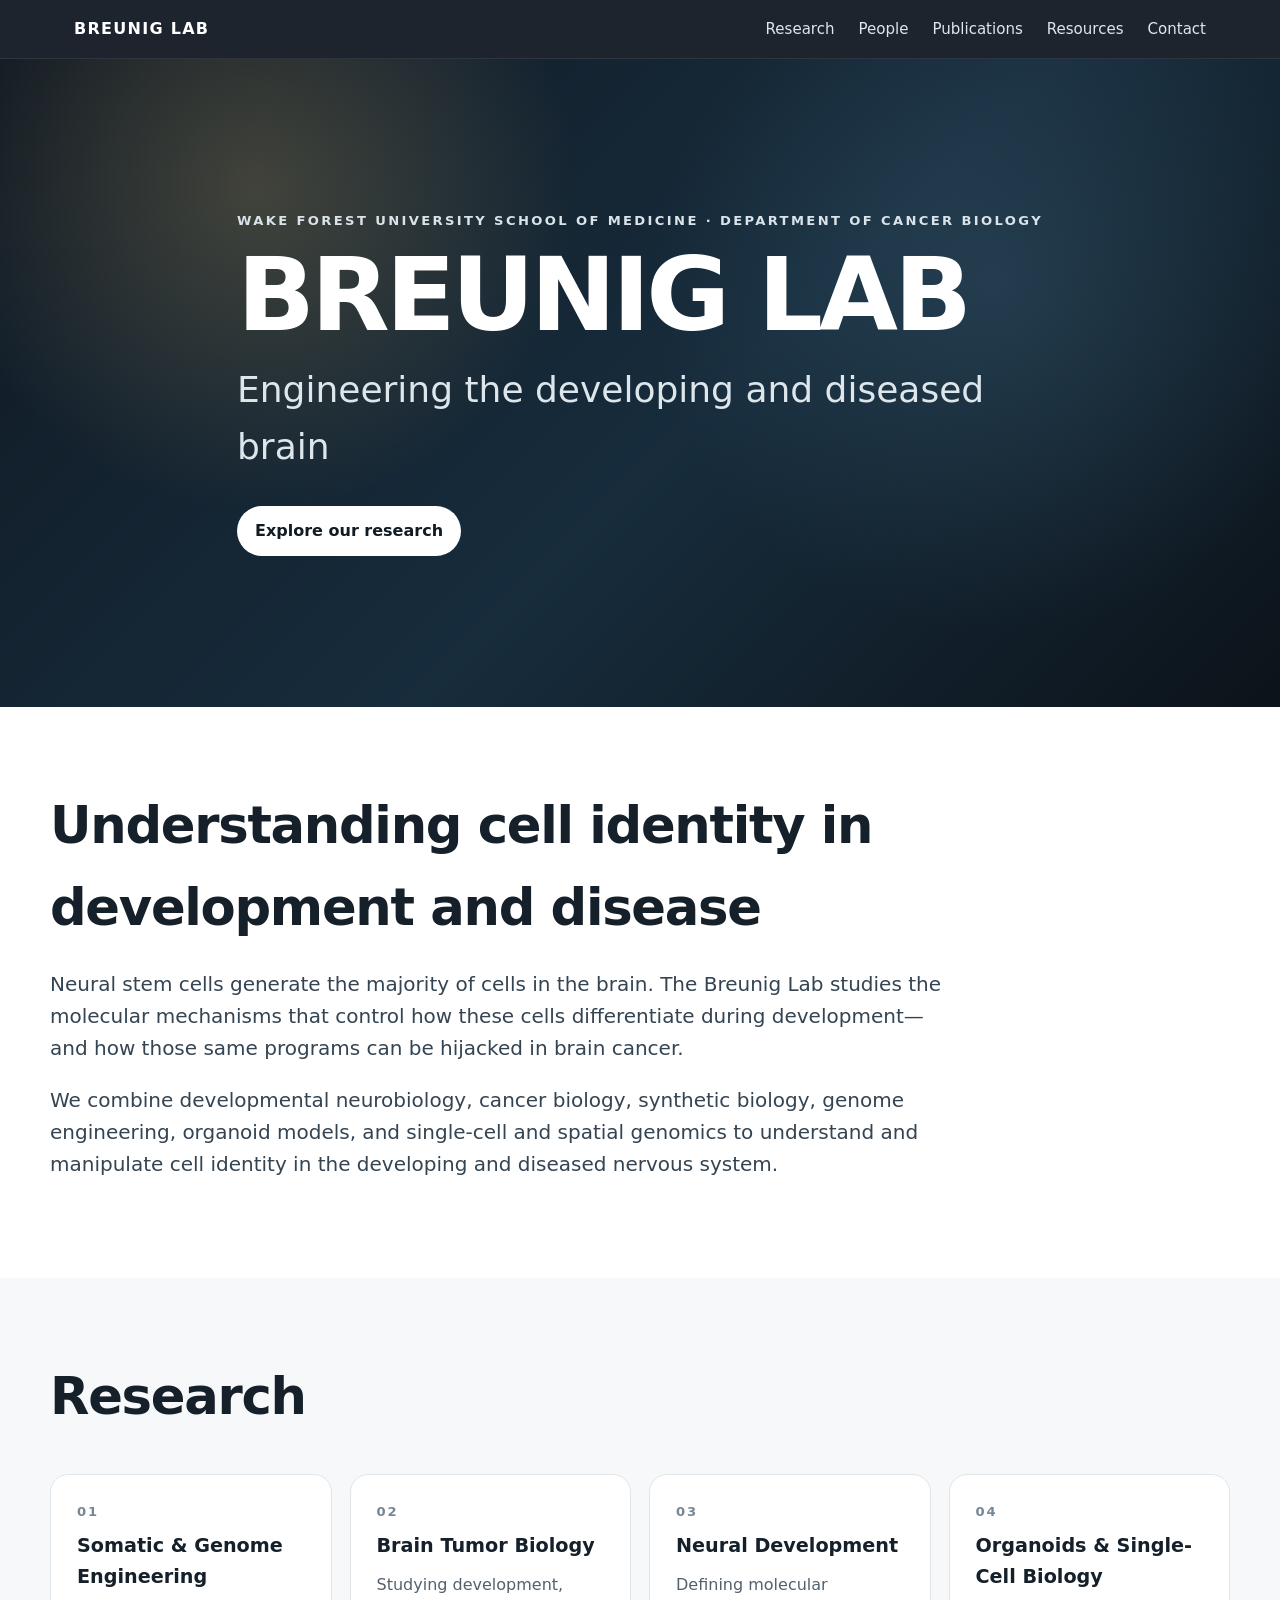
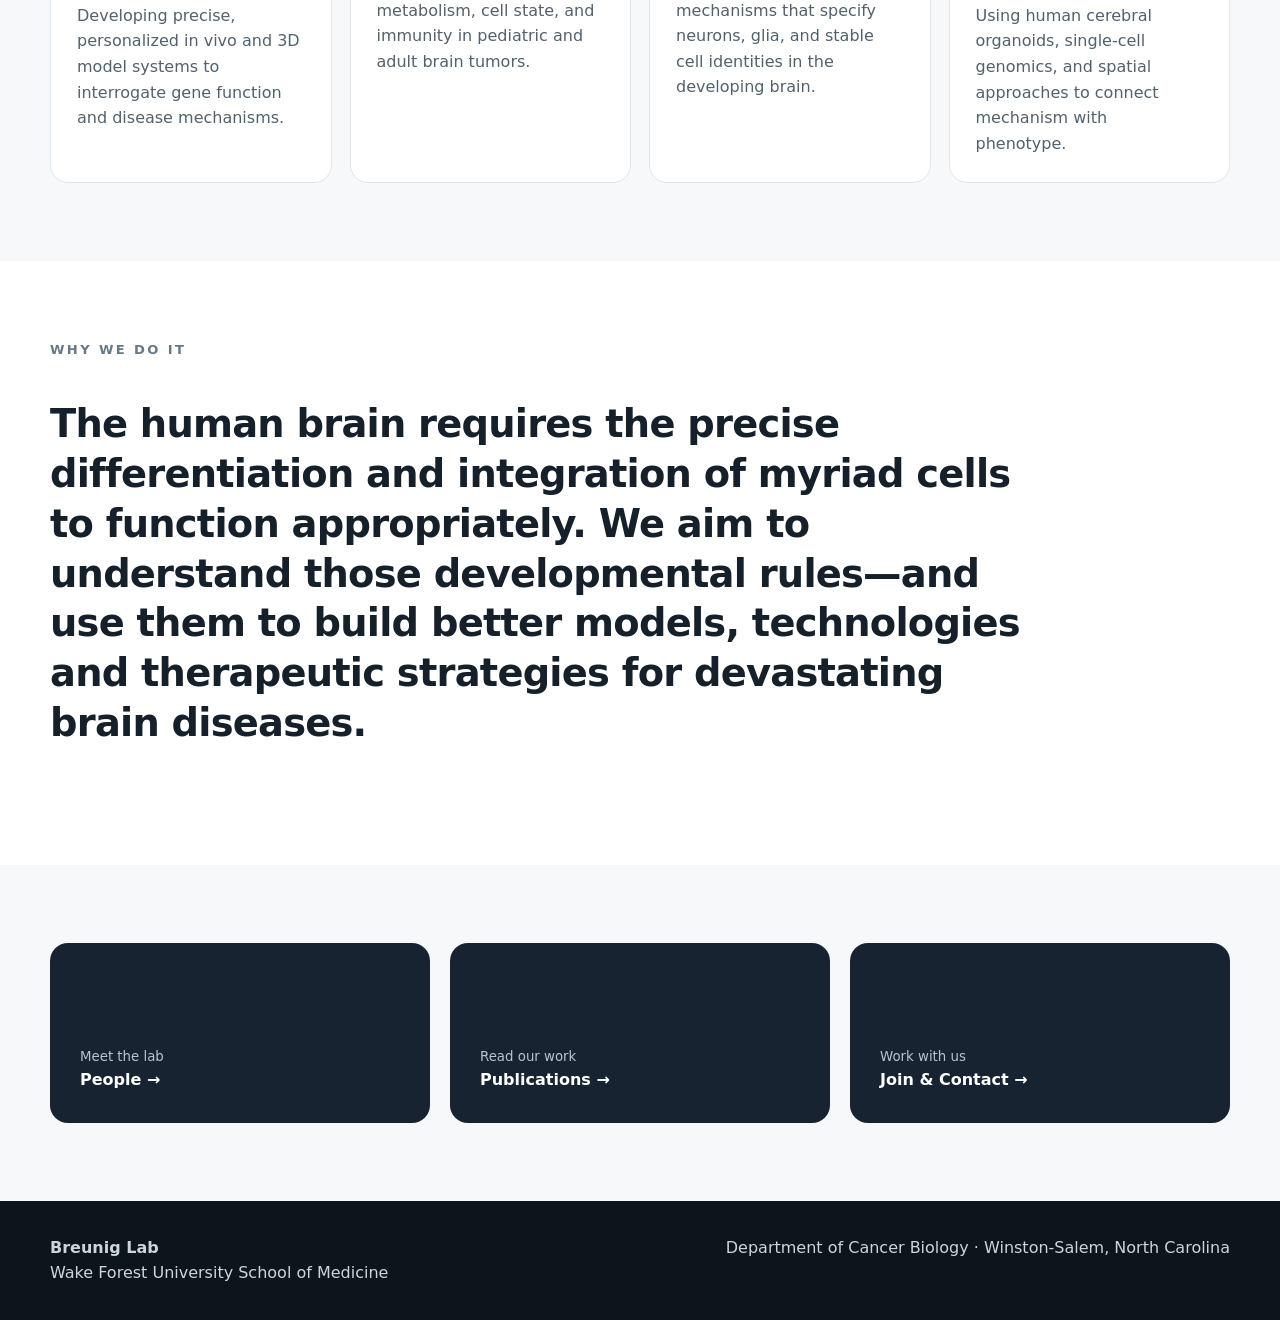
==== index.html @ 1ff1b29e "Add homepage" ====
<!doctype html><html lang="en"><head><meta charset="utf-8"><meta name="viewport" content="width=device-width,initial-scale=1"><title>Breunig Lab | Wake Forest University School of Medicine</title><meta name="description" content="The Breunig Lab studies neural development, brain tumors, genome engineering, organoids, and single-cell biology."><link rel="stylesheet" href="styles.css"></head><body><nav class="nav"><div class="nav-inner"><a class="brand" href="index.html">BREUNIG LAB</a><div class="nav-links"><a href="#research">Research</a><a href="people.html">People</a><a href="publications.html">Publications</a><a href="resources.html">Resources</a><a href="contact.html">Contact</a></div></div></nav><header class="hero"><div class="hero-inner"><div class="eyebrow">Wake Forest University School of Medicine · Department of Cancer Biology</div><h1>BREUNIG LAB</h1><h2>Engineering the developing and diseased brain</h2><a class="button" href="#research">Explore our research</a></div></header><section class="section"><div class="wrap"><h2>Understanding cell identity in development and disease</h2><p class="lead">Neural stem cells generate the majority of cells in the brain. The Breunig Lab studies the molecular mechanisms that control how these cells differentiate during development—and how those same programs can be hijacked in brain cancer.</p><p class="lead">We combine developmental neurobiology, cancer biology, synthetic biology, genome engineering, organoid models, and single-cell and spatial genomics to understand and manipulate cell identity in the developing and diseased nervous system.</p></div></section><section class="section alt" id="research"><div class="wrap"><h2>Research</h2><div class="grid"><article class="card"><div class="num">01</div><h3>Somatic &amp; Genome Engineering</h3><p>Developing precise, personalized in vivo and 3D model systems to interrogate gene function and disease mechanisms.</p></article><article class="card"><div class="num">02</div><h3>Brain Tumor Biology</h3><p>Studying development, metabolism, cell state, and immunity in pediatric and adult brain tumors.</p></article><article class="card"><div class="num">03</div><h3>Neural Development</h3><p>Defining molecular mechanisms that specify neurons, glia, and stable cell identities in the developing brain.</p></article><article class="card"><div class="num">04</div><h3>Organoids &amp; Single-Cell Biology</h3><p>Using human cerebral organoids, single-cell genomics, and spatial approaches to connect mechanism with phenotype.</p></article></div></div></section><section class="section"><div class="wrap"><div class="eyebrow" style="color:#667985">Why we do it</div><p class="statement">The human brain requires the precise differentiation and integration of myriad cells to function appropriately. We aim to understand those developmental rules—and use them to build better models, technologies and therapeutic strategies for devastating brain diseases.</p></div></section><section class="section alt"><div class="wrap"><div class="linkcards"><a class="linkcard" href="people.html"><small>Meet the lab</small><strong>People →</strong></a><a class="linkcard" href="publications.html"><small>Read our work</small><strong>Publications →</strong></a><a class="linkcard" href="contact.html"><small>Work with us</small><strong>Join &amp; Contact →</strong></a></div></div></section><footer class="footer"><div class="wrap"><div><strong>Breunig Lab</strong><br>Wake Forest University School of Medicine</div><div>Department of Cancer Biology · Winston-Salem, North Carolina</div></div></footer></body></html>
---- styles.css ----
:root{--bg:#0f1720;--panel:#172330;--ink:#eef3f6;--muted:#aebbc5;--accent:#d7b46a;--light:#f7f8f9;--dark:#15202a;--line:#dfe5e9}*{box-sizing:border-box}html{scroll-behavior:smooth}body{margin:0;font-family:Inter,ui-sans-serif,system-ui,-apple-system,BlinkMacSystemFont,"Segoe UI",sans-serif;color:var(--dark);background:white;line-height:1.6}a{color:inherit}.nav{position:sticky;top:0;z-index:20;background:rgba(15,23,32,.94);backdrop-filter:blur(12px);color:white;border-bottom:1px solid rgba(255,255,255,.08)}.nav-inner{max-width:1180px;margin:auto;padding:16px 24px;display:flex;align-items:center;justify-content:space-between;gap:24px}.brand{text-decoration:none;font-weight:800;letter-spacing:.08em}.nav-links{display:flex;gap:24px;flex-wrap:wrap}.nav-links a{text-decoration:none;font-size:.94rem;color:#dfe7ec}.nav-links a:hover{color:white}.hero{min-height:72vh;display:flex;align-items:center;color:white;background:radial-gradient(circle at 20% 20%,rgba(215,180,106,.24),transparent 28%),radial-gradient(circle at 78% 35%,rgba(78,126,153,.25),transparent 32%),linear-gradient(135deg,#101923 0%,#172c3c 55%,#0c131a 100%)}.hero-inner{max-width:1180px;margin:auto;padding:96px 24px}.eyebrow{text-transform:uppercase;letter-spacing:.18em;font-weight:700;font-size:.82rem;color:#d9e3e9;margin-bottom:18px}.hero h1{font-size:clamp(3.2rem,8vw,6.5rem);line-height:.9;margin:0 0 20px;letter-spacing:-.04em}.hero h2{font-weight:500;font-size:clamp(1.4rem,3vw,2.25rem);max-width:760px;margin:0 0 30px;color:#dce6eb}.button{display:inline-block;padding:12px 18px;border-radius:999px;background:white;color:#111b24;text-decoration:none;font-weight:700}.section{padding:78px 24px}.section.alt{background:var(--light)}.wrap{max-width:1180px;margin:auto}.lead{font-size:1.25rem;max-width:900px;color:#344452}.section h2{font-size:clamp(2rem,4vw,3.2rem);margin:0 0 18px;letter-spacing:-.025em}.grid{display:grid;grid-template-columns:repeat(4,1fr);gap:18px;margin-top:36px}.card{border:1px solid var(--line);border-radius:18px;padding:26px;background:white}.card .num{font-size:.82rem;letter-spacing:.14em;font-weight:800;color:#778894}.card h3{margin:9px 0 10px;font-size:1.2rem}.card p{margin:0;color:#52616d}.statement{font-size:clamp(1.7rem,3vw,2.7rem);line-height:1.3;max-width:980px;font-weight:650;letter-spacing:-.02em}.linkcards{display:grid;grid-template-columns:repeat(3,1fr);gap:20px}.linkcard{padding:30px;border-radius:18px;background:var(--panel);color:white;text-decoration:none;min-height:180px;display:flex;flex-direction:column;justify-content:flex-end}.linkcard small{color:#b8c5ce}.page-hero{background:var(--bg);color:white;padding:80px 24px}.page-hero .wrap{max-width:1000px}.page-hero h1{font-size:clamp(2.8rem,6vw,5rem);margin:0}.content{max-width:1000px;margin:auto;padding:64px 24px}.content h2{margin-top:42px}.person{padding:24px 0;border-bottom:1px solid var(--line)}.person h3{margin-bottom:4px}.muted{color:#677784}.footer{background:#0d151c;color:#cbd6dc;padding:34px 24px}.footer .wrap{display:flex;justify-content:space-between;gap:20px;flex-wrap:wrap}@media(max-width:900px){.grid{grid-template-columns:repeat(2,1fr)}.linkcards{grid-template-columns:1fr}.nav-inner{align-items:flex-start}.nav-links{gap:14px}}@media(max-width:600px){.grid{grid-template-columns:1fr}.nav-inner{flex-direction:column}.hero-inner{padding-top:72px;padding-bottom:72px}}
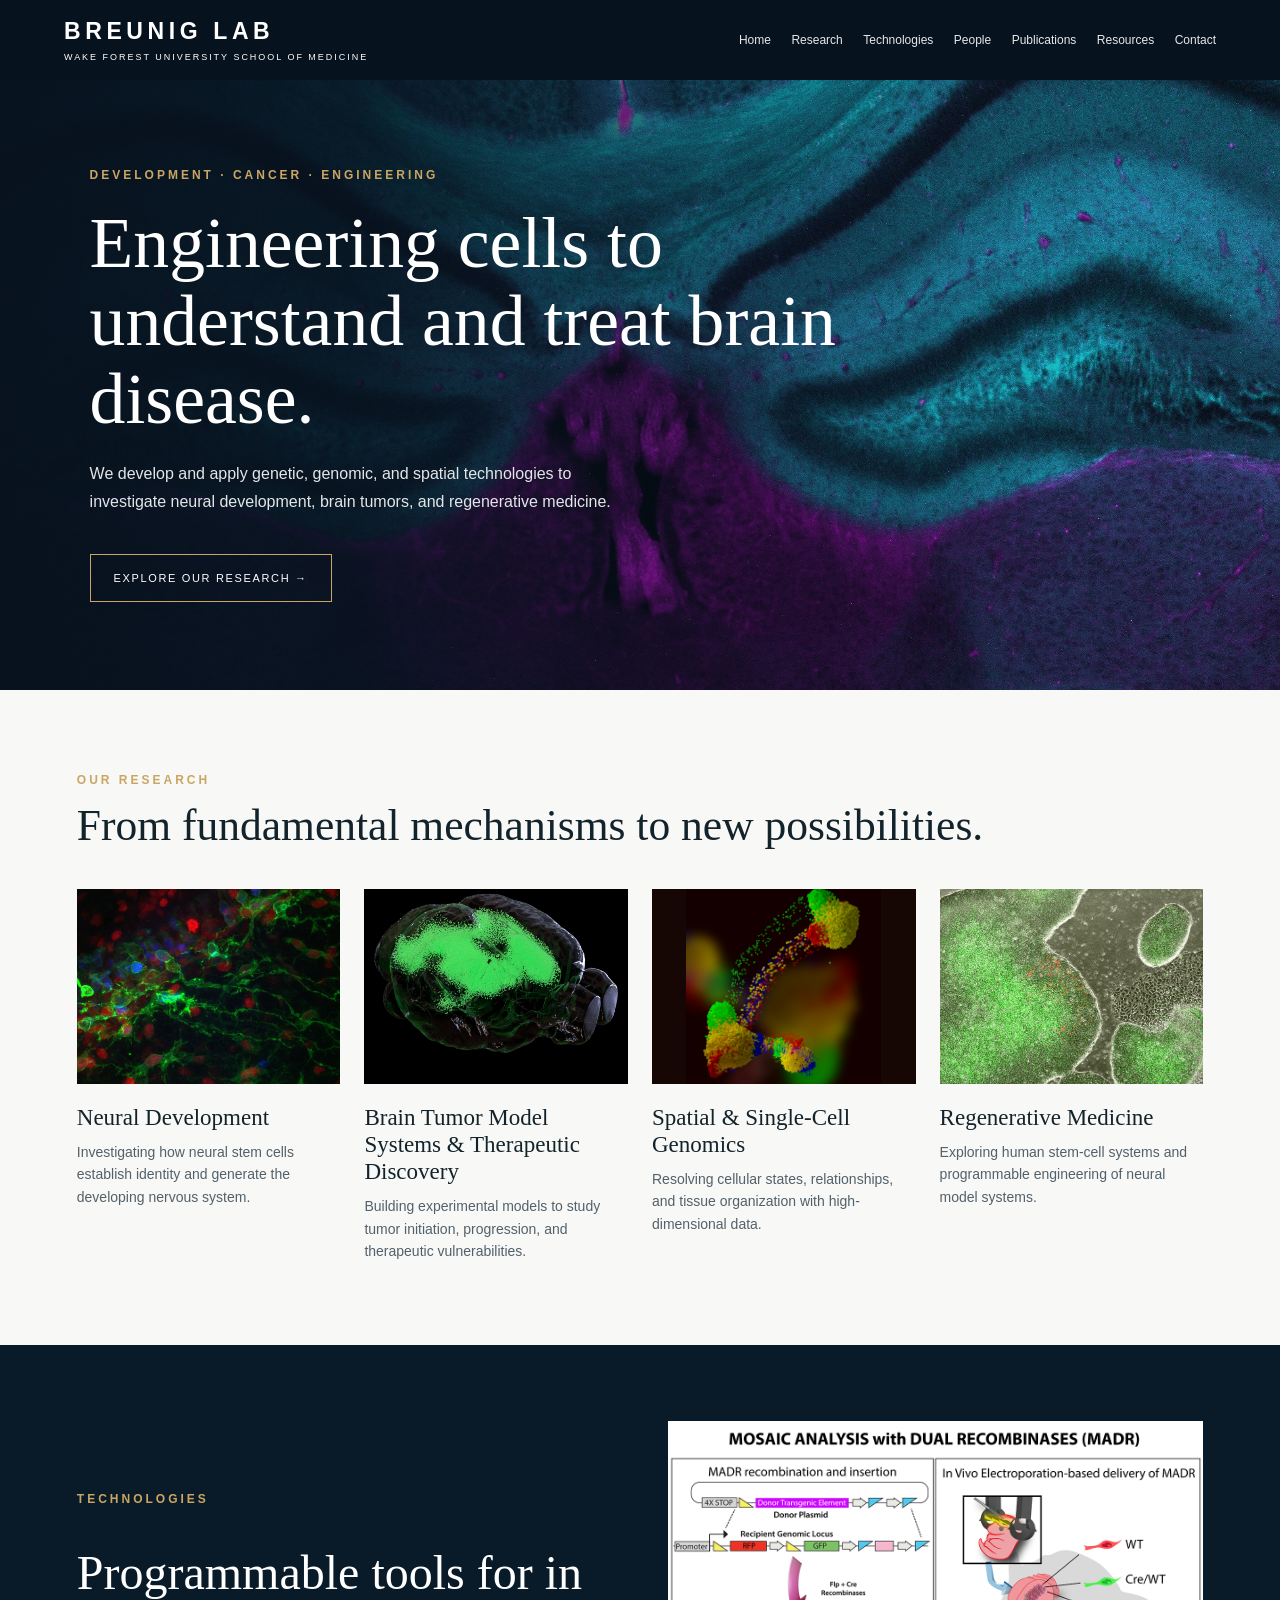
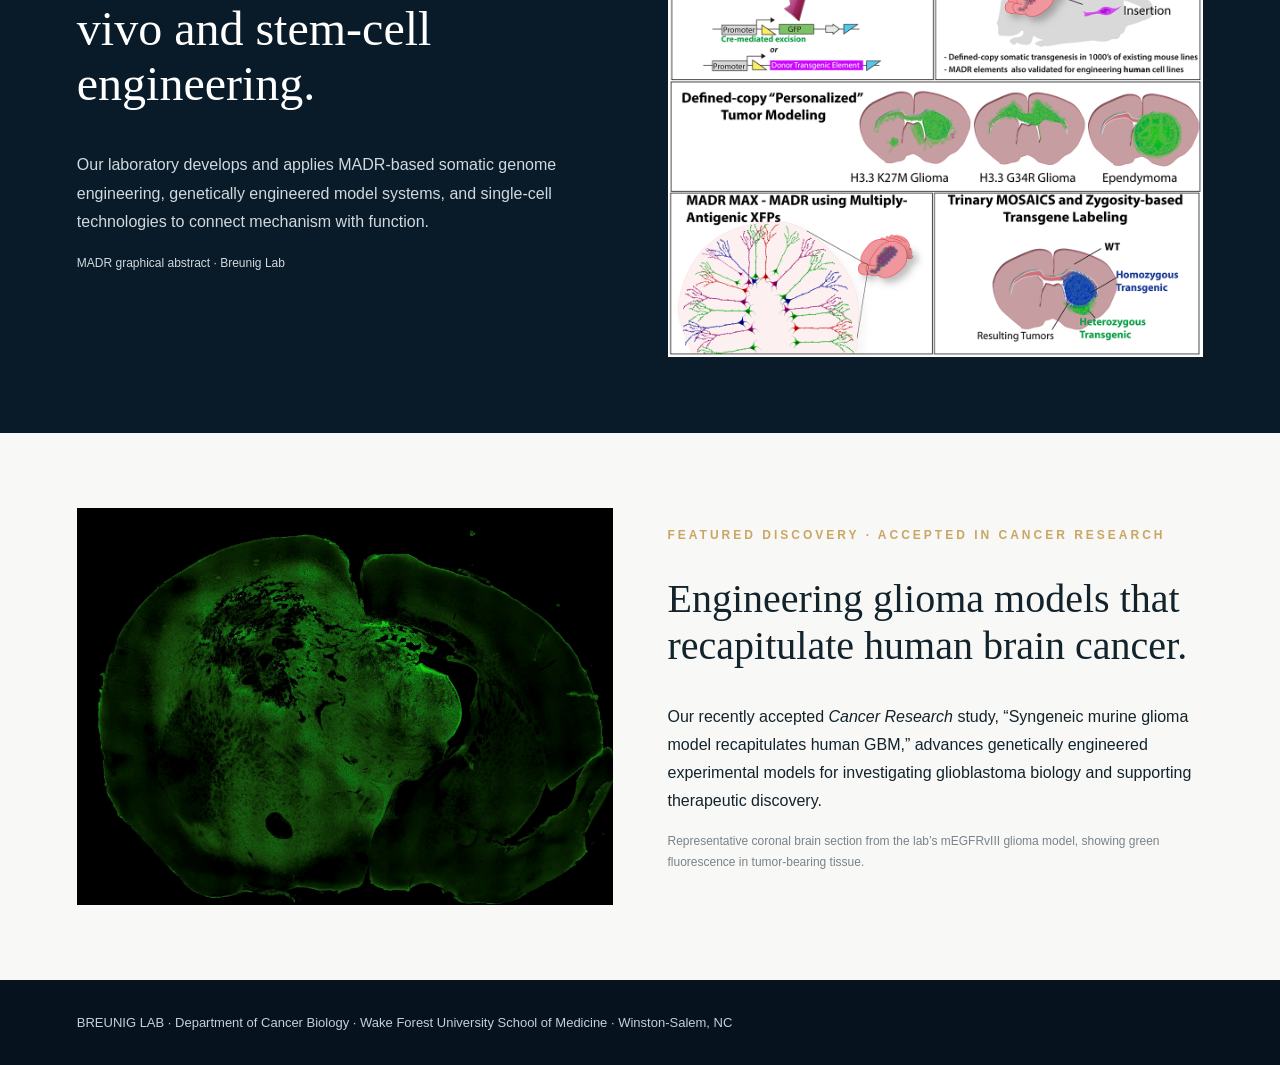
==== commit 8f67e2a0: "Add files via upload" ====
--- a/index.html
+++ b/index.html
@@ -1 +1,15 @@
-<!doctype html><html lang="en"><head><meta charset="utf-8"><meta name="viewport" content="width=device-width,initial-scale=1"><title>Breunig Lab | Wake Forest University School of Medicine</title><meta name="description" content="The Breunig Lab studies neural development, brain tumors, genome engineering, organoids, and single-cell biology."><link rel="stylesheet" href="styles.css"></head><body><nav class="nav"><div class="nav-inner"><a class="brand" href="index.html">BREUNIG LAB</a><div class="nav-links"><a href="#research">Research</a><a href="people.html">People</a><a href="publications.html">Publications</a><a href="resources.html">Resources</a><a href="contact.html">Contact</a></div></div></nav><header class="hero"><div class="hero-inner"><div class="eyebrow">Wake Forest University School of Medicine · Department of Cancer Biology</div><h1>BREUNIG LAB</h1><h2>Engineering the developing and diseased brain</h2><a class="button" href="#research">Explore our research</a></div></header><section class="section"><div class="wrap"><h2>Understanding cell identity in development and disease</h2><p class="lead">Neural stem cells generate the majority of cells in the brain. The Breunig Lab studies the molecular mechanisms that control how these cells differentiate during development—and how those same programs can be hijacked in brain cancer.</p><p class="lead">We combine developmental neurobiology, cancer biology, synthetic biology, genome engineering, organoid models, and single-cell and spatial genomics to understand and manipulate cell identity in the developing and diseased nervous system.</p></div></section><section class="section alt" id="research"><div class="wrap"><h2>Research</h2><div class="grid"><article class="card"><div class="num">01</div><h3>Somatic &amp; Genome Engineering</h3><p>Developing precise, personalized in vivo and 3D model systems to interrogate gene function and disease mechanisms.</p></article><article class="card"><div class="num">02</div><h3>Brain Tumor Biology</h3><p>Studying development, metabolism, cell state, and immunity in pediatric and adult brain tumors.</p></article><article class="card"><div class="num">03</div><h3>Neural Development</h3><p>Defining molecular mechanisms that specify neurons, glia, and stable cell identities in the developing brain.</p></article><article class="card"><div class="num">04</div><h3>Organoids &amp; Single-Cell Biology</h3><p>Using human cerebral organoids, single-cell genomics, and spatial approaches to connect mechanism with phenotype.</p></article></div></div></section><section class="section"><div class="wrap"><div class="eyebrow" style="color:#667985">Why we do it</div><p class="statement">The human brain requires the precise differentiation and integration of myriad cells to function appropriately. We aim to understand those developmental rules—and use them to build better models, technologies and therapeutic strategies for devastating brain diseases.</p></div></section><section class="section alt"><div class="wrap"><div class="linkcards"><a class="linkcard" href="people.html"><small>Meet the lab</small><strong>People →</strong></a><a class="linkcard" href="publications.html"><small>Read our work</small><strong>Publications →</strong></a><a class="linkcard" href="contact.html"><small>Work with us</small><strong>Join &amp; Contact →</strong></a></div></div></section><footer class="footer"><div class="wrap"><div><strong>Breunig Lab</strong><br>Wake Forest University School of Medicine</div><div>Department of Cancer Biology · Winston-Salem, North Carolina</div></div></footer></body></html>+<!DOCTYPE html>
+<html lang="en"><head><meta charset="utf-8"/><meta content="width=device-width, initial-scale=1" name="viewport"/><title>Breunig Lab | Wake Forest University School of Medicine</title><style>
+:root{--ink:#091522;--gold:#cba563;--paper:#f8f8f6}*{box-sizing:border-box}html{scroll-behavior:smooth}body{margin:0;color:#13232c;background:var(--paper);font-family:Arial,Helvetica,sans-serif}header{background:#06121d;color:white;display:flex;align-items:center;justify-content:space-between;padding:23px max(5%,calc((100vw - 1380px)/2));gap:20px}header strong{font-size:23px;letter-spacing:.2em}header small{display:block;letter-spacing:.22em;font-size:9px;margin-top:7px}nav{display:flex;gap:25px}nav a{color:#e6e8eb;text-decoration:none;font-size:12px}.hero{min-height:610px;background:linear-gradient(90deg,#07121efc 0%,#07121ee8 28%,#07121e90 52%,#07121e1a 100%),url("images/hero.jpg") center 48%/cover;display:flex;align-items:center;color:white;padding:80px 7%}.hero-content{max-width:760px}.kicker{font-size:12px;letter-spacing:.25em;color:var(--gold);font-weight:700}.hero h1{font:normal clamp(46px,5.6vw,82px)/1.09 Georgia,serif;margin:22px 0}.hero p{max-width:550px;line-height:1.75;color:#e3e6e9}.cta{display:inline-block;color:white;border:1px solid var(--gold);padding:17px 23px;margin-top:22px;text-decoration:none;letter-spacing:.15em;font-size:11px}.section{padding:83px 6%}.section h2{font:normal clamp(32px,3.4vw,52px) Georgia,serif;line-height:1.14;margin:14px 0 38px}.cards{display:grid;grid-template-columns:repeat(4,minmax(0,1fr));gap:24px}.card img{width:100%;aspect-ratio:1.35;object-fit:cover;background:#081520}.card h3{font:normal 23px/1.18 Georgia,serif;margin:16px 0 10px}.card p{font-size:14px;line-height:1.6;color:#52616b;margin:0}.tech{background:#091b28;color:white;padding:76px 6%;display:grid;grid-template-columns:1fr 1fr;gap:55px;align-items:center}.tech h2{font:normal 48px/1.15 Georgia,serif}.tech p{line-height:1.8;color:#d1d9df}.tech img{width:100%;background:white;display:block}.feature{padding:75px 6%;display:grid;grid-template-columns:1fr 1fr;gap:55px;align-items:center}.feature img{width:100%;height:auto;object-fit:contain;display:block;background:#000}.feature h2{font:normal 40px Georgia,serif}.feature p{line-height:1.75}.foot{padding:35px 6%;background:#06121d;color:#c5d0d8;font-size:13px}.subtle{font-size:12px;color:#78838a}@media(max-width:900px){.cards{grid-template-columns:repeat(2,1fr)}.tech,.feature{grid-template-columns:1fr}nav{display:none}}@media(max-width:540px){.cards{grid-template-columns:1fr}.hero{min-height:560px;background-position:55% center}.hero h1{font-size:43px}.section{padding:60px 6%}}
+</style><style>header nav{display:flex;gap:clamp(8px,1.6vw,22px);flex-wrap:wrap;align-items:center}header nav a{font-size:12px!important;white-space:nowrap}header{height:auto!important;min-height:80px;gap:20px;flex-wrap:wrap;padding-top:12px!important;padding-bottom:12px!important} @media(max-width:720px){header{align-items:flex-start!important}header nav{width:100%;justify-content:flex-start}}</style></head><body>
+<header><div><strong>BREUNIG LAB</strong><small>WAKE FOREST UNIVERSITY SCHOOL OF MEDICINE</small></div><nav><a href="index.html">Home</a><a href="index.html#research">Research</a><a href="index.html#technologies">Technologies</a><a href="people.html">People</a><a href="publications.html">Publications</a><a href="resources.html">Resources</a><a href="contact.html">Contact</a></nav></header>
+<main><section class="hero"><div class="hero-content"><div class="kicker">DEVELOPMENT · CANCER · ENGINEERING</div><h1>Engineering cells to understand and treat brain disease.</h1><p>We develop and apply genetic, genomic, and spatial technologies to investigate neural development, brain tumors, and regenerative medicine.</p><a class="cta" href="#research">EXPLORE OUR RESEARCH →</a></div></section>
+<section class="section" id="research"><div class="kicker">OUR RESEARCH</div><h2>From fundamental mechanisms to new possibilities.</h2><div class="cards">
+<article class="card"><img alt="Fluorescence microscopy of HRas G12V-expressing neural cells" src="images/hras.jpg"/><h3>Neural Development</h3><p>Investigating how neural stem cells establish identity and generate the developing nervous system.</p></article>
+<article class="card"><img alt="Three-dimensional brain tumor reconstruction" src="images/tumor.jpg"/><h3>Brain Tumor Model Systems &amp; Therapeutic Discovery</h3><p>Building experimental models to study tumor initiation, progression, and therapeutic vulnerabilities.</p></article>
+<article class="card"><img alt="Three-dimensional UMAP embedding of cells colored by population" src="images/umap-card.jpg" style="object-fit:contain;background:#160604"/><h3>Spatial &amp; Single-Cell Genomics</h3><p>Resolving cellular states, relationships, and tissue organization with high-dimensional data.</p></article>
+<article class="card"><img alt="Fluorescence and brightfield image of engineered iPSC colonies" src="images/ipsc.jpg"/><h3>Regenerative Medicine</h3><p>Exploring human stem-cell systems and programmable engineering of neural model systems.</p></article>
+</div></section>
+<section class="tech" id="technologies"><div><div class="kicker">TECHNOLOGIES</div><h2>Programmable tools for in vivo and stem-cell engineering.</h2><p>Our laboratory develops and applies MADR-based somatic genome engineering, genetically engineered model systems, and single-cell technologies to connect mechanism with function.</p><p class="subtle">MADR graphical abstract · Breunig Lab</p></div><img alt="MADR graphical abstract showing recombination, delivery and tumor modeling" src="images/madr.png"/></section>
+<section class="feature" id="featured"><img alt="Green fluorescent coronal brain section from the mEGFRvIII glioma model" src="images/megfrviii-brain-tumor.png"/><div><div class="kicker">FEATURED DISCOVERY · ACCEPTED IN CANCER RESEARCH</div><h2>Engineering glioma models that recapitulate human brain cancer.</h2><p>Our recently accepted <em>Cancer Research</em> study, “Syngeneic murine glioma model recapitulates human GBM,” advances genetically engineered experimental models for investigating glioblastoma biology and supporting therapeutic discovery.</p><p class="subtle">Representative coronal brain section from the lab’s mEGFRvIII glioma model, showing green fluorescence in tumor-bearing tissue.</p></div></section></main>
+<footer class="foot" id="contact">BREUNIG LAB · Department of Cancer Biology · Wake Forest University School of Medicine · Winston-Salem, NC</footer></body></html>
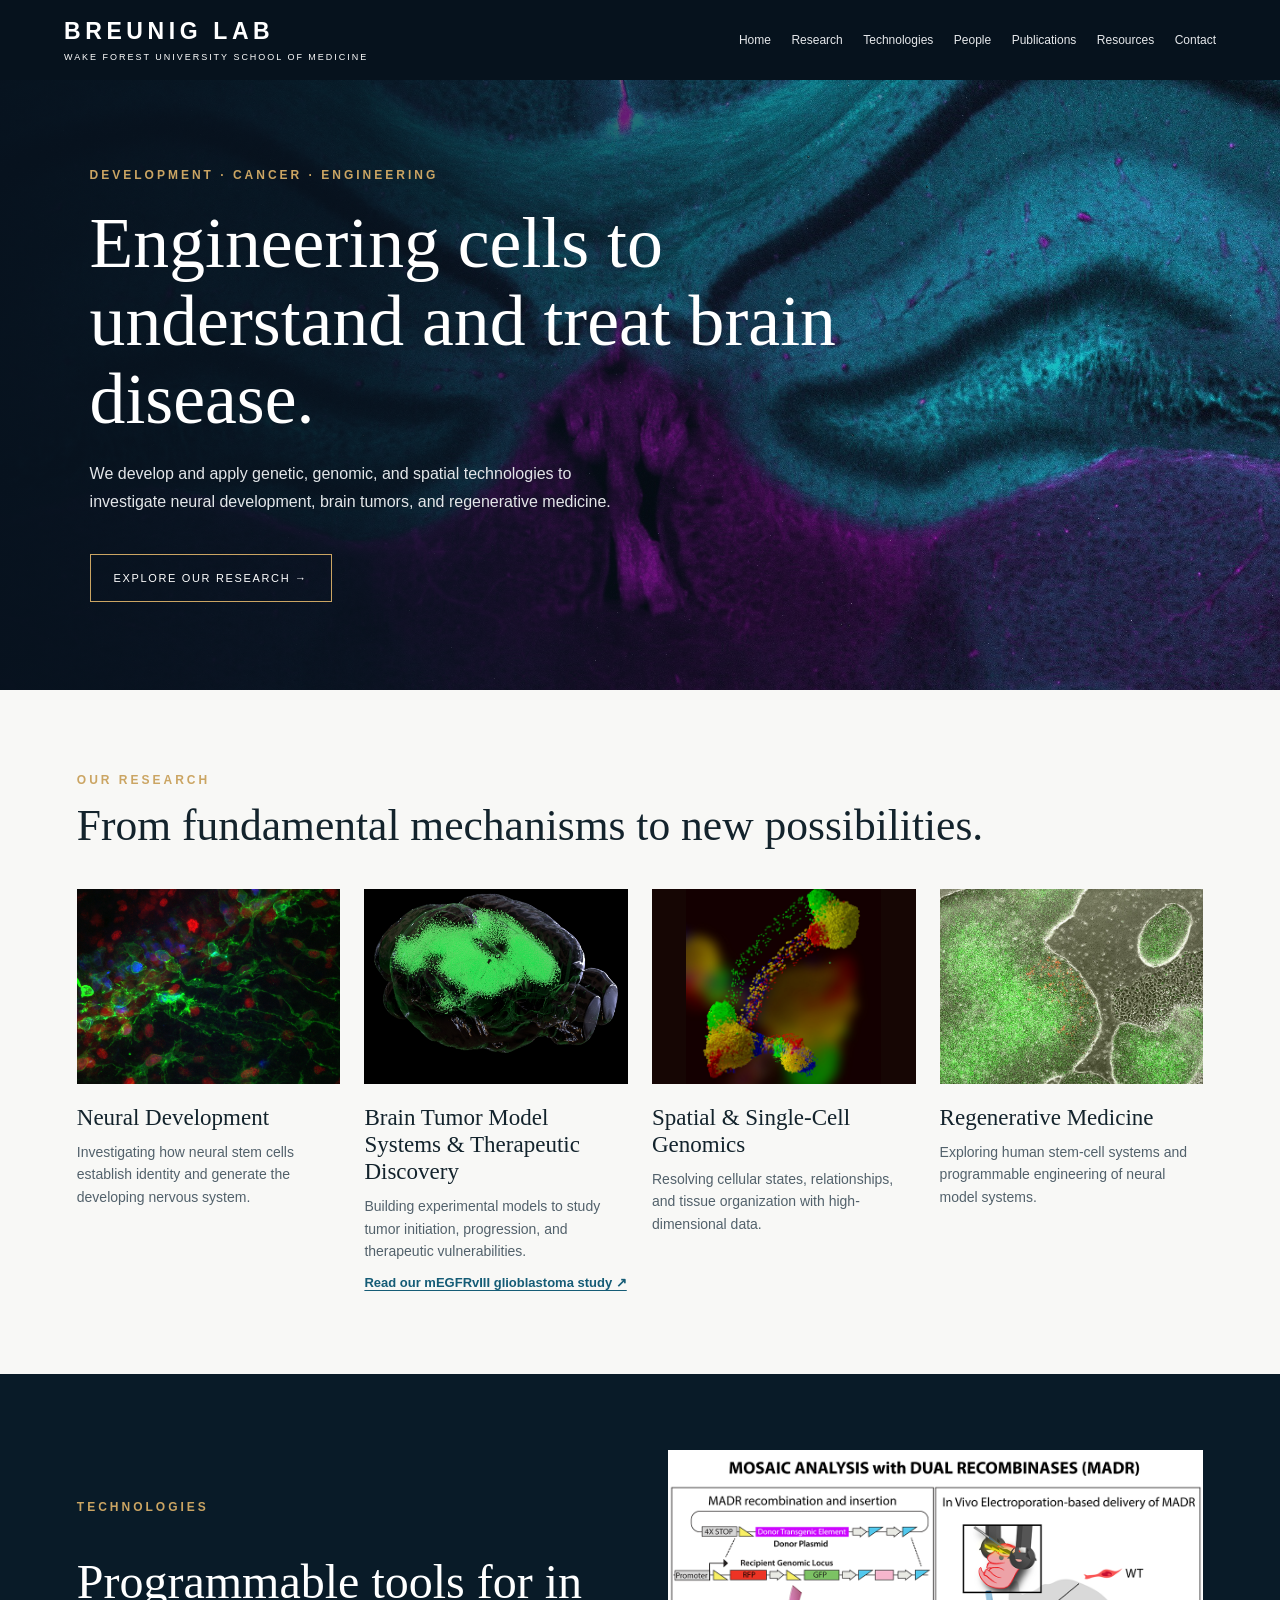
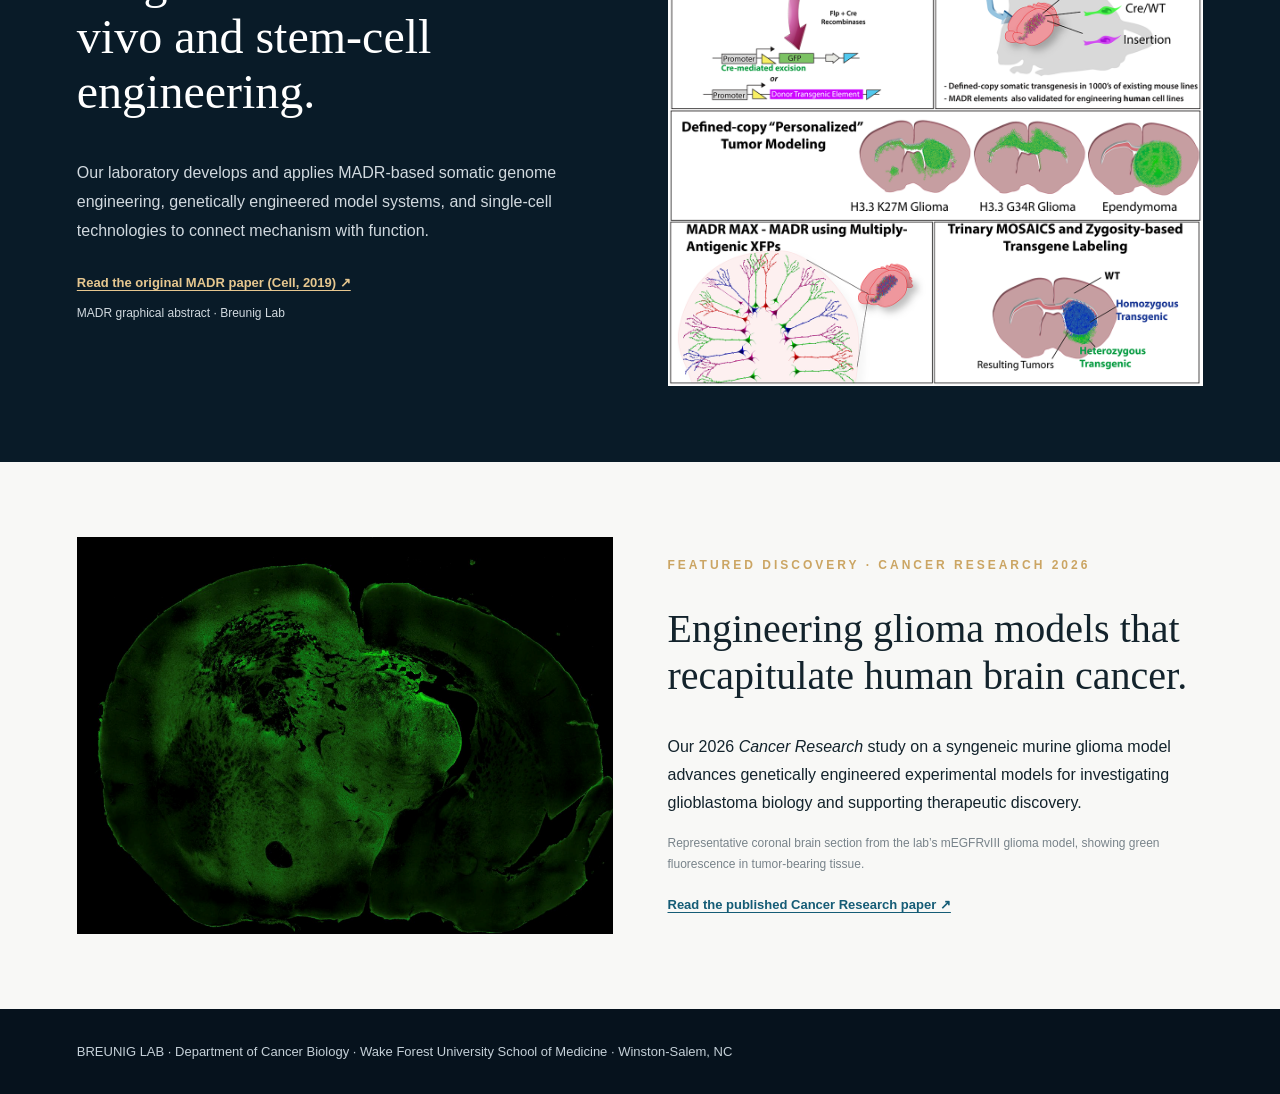
==== commit 8f105898: "Link MADR and mEGFRvIII studies on research homepage" ====
--- a/index.html
+++ b/index.html
@@ -1,15 +1,15 @@
 <!DOCTYPE html>
 <html lang="en"><head><meta charset="utf-8"/><meta content="width=device-width, initial-scale=1" name="viewport"/><title>Breunig Lab | Wake Forest University School of Medicine</title><style>
-:root{--ink:#091522;--gold:#cba563;--paper:#f8f8f6}*{box-sizing:border-box}html{scroll-behavior:smooth}body{margin:0;color:#13232c;background:var(--paper);font-family:Arial,Helvetica,sans-serif}header{background:#06121d;color:white;display:flex;align-items:center;justify-content:space-between;padding:23px max(5%,calc((100vw - 1380px)/2));gap:20px}header strong{font-size:23px;letter-spacing:.2em}header small{display:block;letter-spacing:.22em;font-size:9px;margin-top:7px}nav{display:flex;gap:25px}nav a{color:#e6e8eb;text-decoration:none;font-size:12px}.hero{min-height:610px;background:linear-gradient(90deg,#07121efc 0%,#07121ee8 28%,#07121e90 52%,#07121e1a 100%),url("images/hero.jpg") center 48%/cover;display:flex;align-items:center;color:white;padding:80px 7%}.hero-content{max-width:760px}.kicker{font-size:12px;letter-spacing:.25em;color:var(--gold);font-weight:700}.hero h1{font:normal clamp(46px,5.6vw,82px)/1.09 Georgia,serif;margin:22px 0}.hero p{max-width:550px;line-height:1.75;color:#e3e6e9}.cta{display:inline-block;color:white;border:1px solid var(--gold);padding:17px 23px;margin-top:22px;text-decoration:none;letter-spacing:.15em;font-size:11px}.section{padding:83px 6%}.section h2{font:normal clamp(32px,3.4vw,52px) Georgia,serif;line-height:1.14;margin:14px 0 38px}.cards{display:grid;grid-template-columns:repeat(4,minmax(0,1fr));gap:24px}.card img{width:100%;aspect-ratio:1.35;object-fit:cover;background:#081520}.card h3{font:normal 23px/1.18 Georgia,serif;margin:16px 0 10px}.card p{font-size:14px;line-height:1.6;color:#52616b;margin:0}.tech{background:#091b28;color:white;padding:76px 6%;display:grid;grid-template-columns:1fr 1fr;gap:55px;align-items:center}.tech h2{font:normal 48px/1.15 Georgia,serif}.tech p{line-height:1.8;color:#d1d9df}.tech img{width:100%;background:white;display:block}.feature{padding:75px 6%;display:grid;grid-template-columns:1fr 1fr;gap:55px;align-items:center}.feature img{width:100%;height:auto;object-fit:contain;display:block;background:#000}.feature h2{font:normal 40px Georgia,serif}.feature p{line-height:1.75}.foot{padding:35px 6%;background:#06121d;color:#c5d0d8;font-size:13px}.subtle{font-size:12px;color:#78838a}@media(max-width:900px){.cards{grid-template-columns:repeat(2,1fr)}.tech,.feature{grid-template-columns:1fr}nav{display:none}}@media(max-width:540px){.cards{grid-template-columns:1fr}.hero{min-height:560px;background-position:55% center}.hero h1{font-size:43px}.section{padding:60px 6%}}
+:root{--ink:#091522;--gold:#cba563;--paper:#f8f8f6}*{box-sizing:border-box}html{scroll-behavior:smooth}body{margin:0;color:#13232c;background:var(--paper);font-family:Arial,Helvetica,sans-serif}header{background:#06121d;color:white;display:flex;align-items:center;justify-content:space-between;padding:23px max(5%,calc((100vw - 1380px)/2));gap:20px}header strong{font-size:23px;letter-spacing:.2em}header small{display:block;letter-spacing:.22em;font-size:9px;margin-top:7px}nav{display:flex;gap:25px}nav a{color:#e6e8eb;text-decoration:none;font-size:12px}.hero{min-height:610px;background:linear-gradient(90deg,#07121efc 0%,#07121ee8 28%,#07121e90 52%,#07121e1a 100%),url("images/hero.jpg") center 48%/cover;display:flex;align-items:center;color:white;padding:80px 7%}.hero-content{max-width:760px}.kicker{font-size:12px;letter-spacing:.25em;color:var(--gold);font-weight:700}.hero h1{font:normal clamp(46px,5.6vw,82px)/1.09 Georgia,serif;margin:22px 0}.hero p{max-width:550px;line-height:1.75;color:#e3e6e9}.cta{display:inline-block;color:white;border:1px solid var(--gold);padding:17px 23px;margin-top:22px;text-decoration:none;letter-spacing:.15em;font-size:11px}.section{padding:83px 6%}.section h2{font:normal clamp(32px,3.4vw,52px) Georgia,serif;line-height:1.14;margin:14px 0 38px}.cards{display:grid;grid-template-columns:repeat(4,minmax(0,1fr));gap:24px}.card img{width:100%;aspect-ratio:1.35;object-fit:cover;background:#081520}.card h3{font:normal 23px/1.18 Georgia,serif;margin:16px 0 10px}.card p{font-size:14px;line-height:1.6;color:#52616b;margin:0}.research-link{display:inline-block;margin-top:13px;font-size:13px;font-weight:bold;color:#155c76;text-underline-offset:3px}.tech .research-link{color:#e6c78f}.feature .research-link{margin-top:10px}.tech{background:#091b28;color:white;padding:76px 6%;display:grid;grid-template-columns:1fr 1fr;gap:55px;align-items:center}.tech h2{font:normal 48px/1.15 Georgia,serif}.tech p{line-height:1.8;color:#d1d9df}.tech img{width:100%;background:white;display:block}.feature{padding:75px 6%;display:grid;grid-template-columns:1fr 1fr;gap:55px;align-items:center}.feature img{width:100%;height:auto;object-fit:contain;display:block;background:#000}.feature h2{font:normal 40px Georgia,serif}.feature p{line-height:1.75}.foot{padding:35px 6%;background:#06121d;color:#c5d0d8;font-size:13px}.subtle{font-size:12px;color:#78838a}@media(max-width:900px){.cards{grid-template-columns:repeat(2,1fr)}.tech,.feature{grid-template-columns:1fr}nav{display:none}}@media(max-width:540px){.cards{grid-template-columns:1fr}.hero{min-height:560px;background-position:55% center}.hero h1{font-size:43px}.section{padding:60px 6%}}
 </style><style>header nav{display:flex;gap:clamp(8px,1.6vw,22px);flex-wrap:wrap;align-items:center}header nav a{font-size:12px!important;white-space:nowrap}header{height:auto!important;min-height:80px;gap:20px;flex-wrap:wrap;padding-top:12px!important;padding-bottom:12px!important} @media(max-width:720px){header{align-items:flex-start!important}header nav{width:100%;justify-content:flex-start}}</style></head><body>
 <header><div><strong>BREUNIG LAB</strong><small>WAKE FOREST UNIVERSITY SCHOOL OF MEDICINE</small></div><nav><a href="index.html">Home</a><a href="index.html#research">Research</a><a href="index.html#technologies">Technologies</a><a href="people.html">People</a><a href="publications.html">Publications</a><a href="resources.html">Resources</a><a href="contact.html">Contact</a></nav></header>
 <main><section class="hero"><div class="hero-content"><div class="kicker">DEVELOPMENT · CANCER · ENGINEERING</div><h1>Engineering cells to understand and treat brain disease.</h1><p>We develop and apply genetic, genomic, and spatial technologies to investigate neural development, brain tumors, and regenerative medicine.</p><a class="cta" href="#research">EXPLORE OUR RESEARCH →</a></div></section>
 <section class="section" id="research"><div class="kicker">OUR RESEARCH</div><h2>From fundamental mechanisms to new possibilities.</h2><div class="cards">
 <article class="card"><img alt="Fluorescence microscopy of HRas G12V-expressing neural cells" src="images/hras.jpg"/><h3>Neural Development</h3><p>Investigating how neural stem cells establish identity and generate the developing nervous system.</p></article>
-<article class="card"><img alt="Three-dimensional brain tumor reconstruction" src="images/tumor.jpg"/><h3>Brain Tumor Model Systems &amp; Therapeutic Discovery</h3><p>Building experimental models to study tumor initiation, progression, and therapeutic vulnerabilities.</p></article>
+<article class="card"><img alt="Three-dimensional brain tumor reconstruction" src="images/tumor.jpg"/><h3>Brain Tumor Model Systems &amp; Therapeutic Discovery</h3><p>Building experimental models to study tumor initiation, progression, and therapeutic vulnerabilities.</p><a class="research-link" href="https://pubmed.ncbi.nlm.nih.gov/42867366/" target="_blank" rel="noopener noreferrer">Read our mEGFRvIII glioblastoma study ↗</a></article>
 <article class="card"><img alt="Three-dimensional UMAP embedding of cells colored by population" src="images/umap-card.jpg" style="object-fit:contain;background:#160604"/><h3>Spatial &amp; Single-Cell Genomics</h3><p>Resolving cellular states, relationships, and tissue organization with high-dimensional data.</p></article>
 <article class="card"><img alt="Fluorescence and brightfield image of engineered iPSC colonies" src="images/ipsc.jpg"/><h3>Regenerative Medicine</h3><p>Exploring human stem-cell systems and programmable engineering of neural model systems.</p></article>
 </div></section>
-<section class="tech" id="technologies"><div><div class="kicker">TECHNOLOGIES</div><h2>Programmable tools for in vivo and stem-cell engineering.</h2><p>Our laboratory develops and applies MADR-based somatic genome engineering, genetically engineered model systems, and single-cell technologies to connect mechanism with function.</p><p class="subtle">MADR graphical abstract · Breunig Lab</p></div><img alt="MADR graphical abstract showing recombination, delivery and tumor modeling" src="images/madr.png"/></section>
-<section class="feature" id="featured"><img alt="Green fluorescent coronal brain section from the mEGFRvIII glioma model" src="images/megfrviii-brain-tumor.png"/><div><div class="kicker">FEATURED DISCOVERY · ACCEPTED IN CANCER RESEARCH</div><h2>Engineering glioma models that recapitulate human brain cancer.</h2><p>Our recently accepted <em>Cancer Research</em> study, “Syngeneic murine glioma model recapitulates human GBM,” advances genetically engineered experimental models for investigating glioblastoma biology and supporting therapeutic discovery.</p><p class="subtle">Representative coronal brain section from the lab’s mEGFRvIII glioma model, showing green fluorescence in tumor-bearing tissue.</p></div></section></main>
+<section class="tech" id="technologies"><div><div class="kicker">TECHNOLOGIES</div><h2>Programmable tools for in vivo and stem-cell engineering.</h2><p>Our laboratory develops and applies MADR-based somatic genome engineering, genetically engineered model systems, and single-cell technologies to connect mechanism with function.</p><a class="research-link" href="https://doi.org/10.1016/j.cell.2019.08.013" target="_blank" rel="noopener noreferrer">Read the original MADR paper (Cell, 2019) ↗</a><p class="subtle">MADR graphical abstract · Breunig Lab</p></div><img alt="MADR graphical abstract showing recombination, delivery and tumor modeling" src="images/madr.png"/></section>
+<section class="feature" id="featured"><img alt="Green fluorescent coronal brain section from the mEGFRvIII glioma model" src="images/megfrviii-brain-tumor.png"/><div><div class="kicker">FEATURED DISCOVERY · CANCER RESEARCH 2026</div><h2>Engineering glioma models that recapitulate human brain cancer.</h2><p>Our 2026 <em>Cancer Research</em> study on a syngeneic murine glioma model advances genetically engineered experimental models for investigating glioblastoma biology and supporting therapeutic discovery.</p><p class="subtle">Representative coronal brain section from the lab’s mEGFRvIII glioma model, showing green fluorescence in tumor-bearing tissue.</p><a class="research-link" href="https://pubmed.ncbi.nlm.nih.gov/42867366/" target="_blank" rel="noopener noreferrer">Read the published Cancer Research paper ↗</a></div></section></main>
 <footer class="foot" id="contact">BREUNIG LAB · Department of Cancer Biology · Wake Forest University School of Medicine · Winston-Salem, NC</footer></body></html>
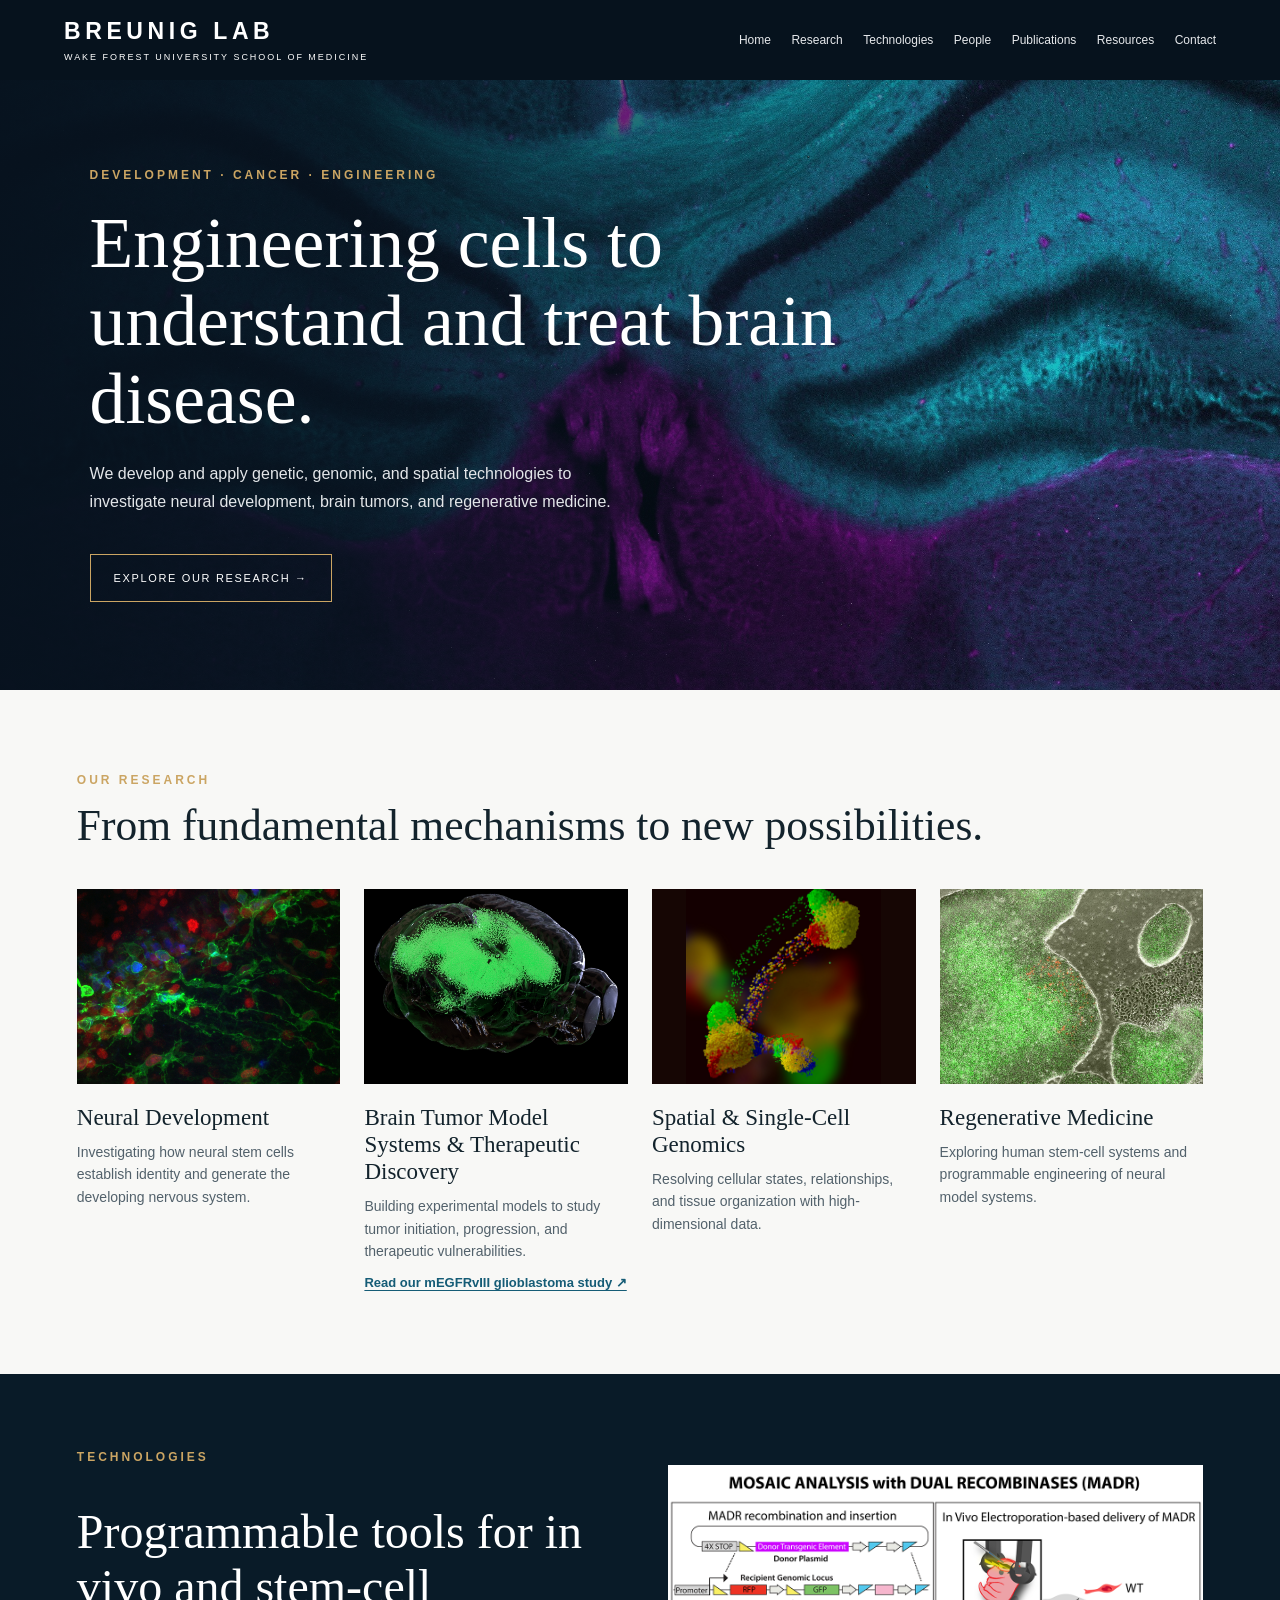
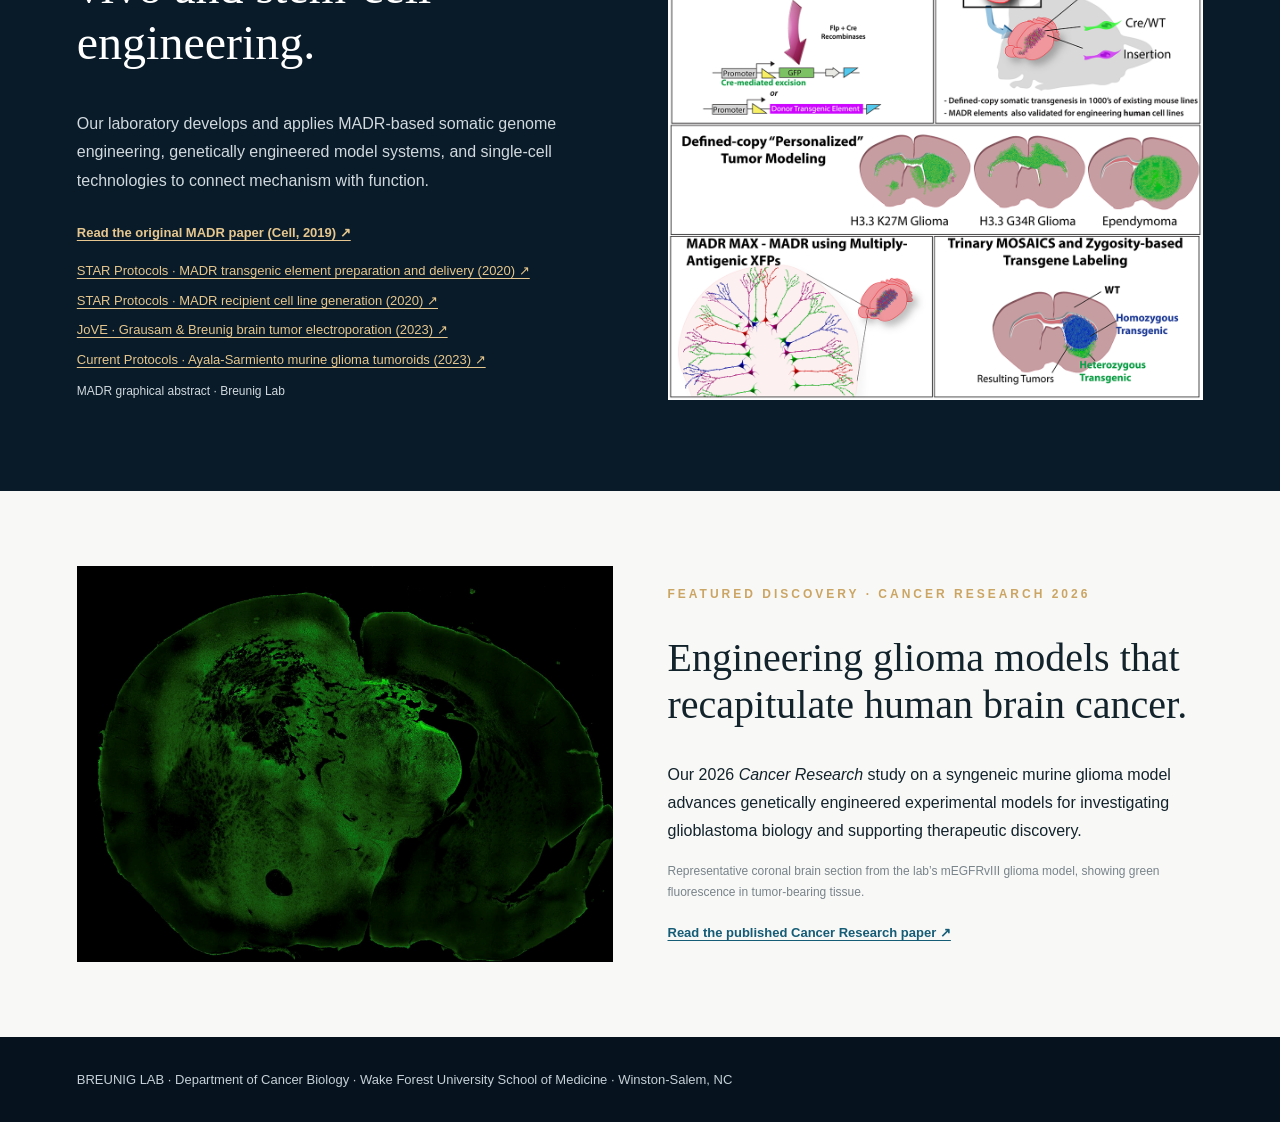
==== commit ca9b60f7: "Add four MADR-related protocol links below original paper" ====
--- a/index.html
+++ b/index.html
@@ -1,6 +1,6 @@
 <!DOCTYPE html>
 <html lang="en"><head><meta charset="utf-8"/><meta content="width=device-width, initial-scale=1" name="viewport"/><title>Breunig Lab | Wake Forest University School of Medicine</title><style>
-:root{--ink:#091522;--gold:#cba563;--paper:#f8f8f6}*{box-sizing:border-box}html{scroll-behavior:smooth}body{margin:0;color:#13232c;background:var(--paper);font-family:Arial,Helvetica,sans-serif}header{background:#06121d;color:white;display:flex;align-items:center;justify-content:space-between;padding:23px max(5%,calc((100vw - 1380px)/2));gap:20px}header strong{font-size:23px;letter-spacing:.2em}header small{display:block;letter-spacing:.22em;font-size:9px;margin-top:7px}nav{display:flex;gap:25px}nav a{color:#e6e8eb;text-decoration:none;font-size:12px}.hero{min-height:610px;background:linear-gradient(90deg,#07121efc 0%,#07121ee8 28%,#07121e90 52%,#07121e1a 100%),url("images/hero.jpg") center 48%/cover;display:flex;align-items:center;color:white;padding:80px 7%}.hero-content{max-width:760px}.kicker{font-size:12px;letter-spacing:.25em;color:var(--gold);font-weight:700}.hero h1{font:normal clamp(46px,5.6vw,82px)/1.09 Georgia,serif;margin:22px 0}.hero p{max-width:550px;line-height:1.75;color:#e3e6e9}.cta{display:inline-block;color:white;border:1px solid var(--gold);padding:17px 23px;margin-top:22px;text-decoration:none;letter-spacing:.15em;font-size:11px}.section{padding:83px 6%}.section h2{font:normal clamp(32px,3.4vw,52px) Georgia,serif;line-height:1.14;margin:14px 0 38px}.cards{display:grid;grid-template-columns:repeat(4,minmax(0,1fr));gap:24px}.card img{width:100%;aspect-ratio:1.35;object-fit:cover;background:#081520}.card h3{font:normal 23px/1.18 Georgia,serif;margin:16px 0 10px}.card p{font-size:14px;line-height:1.6;color:#52616b;margin:0}.research-link{display:inline-block;margin-top:13px;font-size:13px;font-weight:bold;color:#155c76;text-underline-offset:3px}.tech .research-link{color:#e6c78f}.feature .research-link{margin-top:10px}.tech{background:#091b28;color:white;padding:76px 6%;display:grid;grid-template-columns:1fr 1fr;gap:55px;align-items:center}.tech h2{font:normal 48px/1.15 Georgia,serif}.tech p{line-height:1.8;color:#d1d9df}.tech img{width:100%;background:white;display:block}.feature{padding:75px 6%;display:grid;grid-template-columns:1fr 1fr;gap:55px;align-items:center}.feature img{width:100%;height:auto;object-fit:contain;display:block;background:#000}.feature h2{font:normal 40px Georgia,serif}.feature p{line-height:1.75}.foot{padding:35px 6%;background:#06121d;color:#c5d0d8;font-size:13px}.subtle{font-size:12px;color:#78838a}@media(max-width:900px){.cards{grid-template-columns:repeat(2,1fr)}.tech,.feature{grid-template-columns:1fr}nav{display:none}}@media(max-width:540px){.cards{grid-template-columns:1fr}.hero{min-height:560px;background-position:55% center}.hero h1{font-size:43px}.section{padding:60px 6%}}
+:root{--ink:#091522;--gold:#cba563;--paper:#f8f8f6}*{box-sizing:border-box}html{scroll-behavior:smooth}body{margin:0;color:#13232c;background:var(--paper);font-family:Arial,Helvetica,sans-serif}header{background:#06121d;color:white;display:flex;align-items:center;justify-content:space-between;padding:23px max(5%,calc((100vw - 1380px)/2));gap:20px}header strong{font-size:23px;letter-spacing:.2em}header small{display:block;letter-spacing:.22em;font-size:9px;margin-top:7px}nav{display:flex;gap:25px}nav a{color:#e6e8eb;text-decoration:none;font-size:12px}.hero{min-height:610px;background:linear-gradient(90deg,#07121efc 0%,#07121ee8 28%,#07121e90 52%,#07121e1a 100%),url("images/hero.jpg") center 48%/cover;display:flex;align-items:center;color:white;padding:80px 7%}.hero-content{max-width:760px}.kicker{font-size:12px;letter-spacing:.25em;color:var(--gold);font-weight:700}.hero h1{font:normal clamp(46px,5.6vw,82px)/1.09 Georgia,serif;margin:22px 0}.hero p{max-width:550px;line-height:1.75;color:#e3e6e9}.cta{display:inline-block;color:white;border:1px solid var(--gold);padding:17px 23px;margin-top:22px;text-decoration:none;letter-spacing:.15em;font-size:11px}.section{padding:83px 6%}.section h2{font:normal clamp(32px,3.4vw,52px) Georgia,serif;line-height:1.14;margin:14px 0 38px}.cards{display:grid;grid-template-columns:repeat(4,minmax(0,1fr));gap:24px}.card img{width:100%;aspect-ratio:1.35;object-fit:cover;background:#081520}.card h3{font:normal 23px/1.18 Georgia,serif;margin:16px 0 10px}.card p{font-size:14px;line-height:1.6;color:#52616b;margin:0}.research-link{display:inline-block;margin-top:13px;font-size:13px;font-weight:bold;color:#155c76;text-underline-offset:3px}.tech .research-link{color:#e6c78f}.protocol-links{margin:20px 0 0;padding:0;list-style:none}.protocol-links li{margin:0 0 10px}.protocol-links a{color:#e6c78f;font-size:13px;line-height:1.5;text-underline-offset:3px}.feature .research-link{margin-top:10px}.tech{background:#091b28;color:white;padding:76px 6%;display:grid;grid-template-columns:1fr 1fr;gap:55px;align-items:center}.tech h2{font:normal 48px/1.15 Georgia,serif}.tech p{line-height:1.8;color:#d1d9df}.tech img{width:100%;background:white;display:block}.feature{padding:75px 6%;display:grid;grid-template-columns:1fr 1fr;gap:55px;align-items:center}.feature img{width:100%;height:auto;object-fit:contain;display:block;background:#000}.feature h2{font:normal 40px Georgia,serif}.feature p{line-height:1.75}.foot{padding:35px 6%;background:#06121d;color:#c5d0d8;font-size:13px}.subtle{font-size:12px;color:#78838a}@media(max-width:900px){.cards{grid-template-columns:repeat(2,1fr)}.tech,.feature{grid-template-columns:1fr}nav{display:none}}@media(max-width:540px){.cards{grid-template-columns:1fr}.hero{min-height:560px;background-position:55% center}.hero h1{font-size:43px}.section{padding:60px 6%}}
 </style><style>header nav{display:flex;gap:clamp(8px,1.6vw,22px);flex-wrap:wrap;align-items:center}header nav a{font-size:12px!important;white-space:nowrap}header{height:auto!important;min-height:80px;gap:20px;flex-wrap:wrap;padding-top:12px!important;padding-bottom:12px!important} @media(max-width:720px){header{align-items:flex-start!important}header nav{width:100%;justify-content:flex-start}}</style></head><body>
 <header><div><strong>BREUNIG LAB</strong><small>WAKE FOREST UNIVERSITY SCHOOL OF MEDICINE</small></div><nav><a href="index.html">Home</a><a href="index.html#research">Research</a><a href="index.html#technologies">Technologies</a><a href="people.html">People</a><a href="publications.html">Publications</a><a href="resources.html">Resources</a><a href="contact.html">Contact</a></nav></header>
 <main><section class="hero"><div class="hero-content"><div class="kicker">DEVELOPMENT · CANCER · ENGINEERING</div><h1>Engineering cells to understand and treat brain disease.</h1><p>We develop and apply genetic, genomic, and spatial technologies to investigate neural development, brain tumors, and regenerative medicine.</p><a class="cta" href="#research">EXPLORE OUR RESEARCH →</a></div></section>
@@ -10,6 +10,6 @@
 <article class="card"><img alt="Three-dimensional UMAP embedding of cells colored by population" src="images/umap-card.jpg" style="object-fit:contain;background:#160604"/><h3>Spatial &amp; Single-Cell Genomics</h3><p>Resolving cellular states, relationships, and tissue organization with high-dimensional data.</p></article>
 <article class="card"><img alt="Fluorescence and brightfield image of engineered iPSC colonies" src="images/ipsc.jpg"/><h3>Regenerative Medicine</h3><p>Exploring human stem-cell systems and programmable engineering of neural model systems.</p></article>
 </div></section>
-<section class="tech" id="technologies"><div><div class="kicker">TECHNOLOGIES</div><h2>Programmable tools for in vivo and stem-cell engineering.</h2><p>Our laboratory develops and applies MADR-based somatic genome engineering, genetically engineered model systems, and single-cell technologies to connect mechanism with function.</p><a class="research-link" href="https://doi.org/10.1016/j.cell.2019.08.013" target="_blank" rel="noopener noreferrer">Read the original MADR paper (Cell, 2019) ↗</a><p class="subtle">MADR graphical abstract · Breunig Lab</p></div><img alt="MADR graphical abstract showing recombination, delivery and tumor modeling" src="images/madr.png"/></section>
+<section class="tech" id="technologies"><div><div class="kicker">TECHNOLOGIES</div><h2>Programmable tools for in vivo and stem-cell engineering.</h2><p>Our laboratory develops and applies MADR-based somatic genome engineering, genetically engineered model systems, and single-cell technologies to connect mechanism with function.</p><a class="research-link" href="https://doi.org/10.1016/j.cell.2019.08.013" target="_blank" rel="noopener noreferrer">Read the original MADR paper (Cell, 2019) ↗</a><ul class="protocol-links" aria-label="MADR and brain tumor modeling protocols"><li><a href="https://doi.org/10.1016/j.xpro.2020.100199" target="_blank" rel="noopener noreferrer">STAR Protocols · MADR transgenic element preparation and delivery (2020) ↗</a></li><li><a href="https://doi.org/10.1016/j.xpro.2020.100184" target="_blank" rel="noopener noreferrer">STAR Protocols · MADR recipient cell line generation (2020) ↗</a></li><li><a href="https://doi.org/10.3791/65286" target="_blank" rel="noopener noreferrer">JoVE · Grausam &amp; Breunig brain tumor electroporation (2023) ↗</a></li><li><a href="https://doi.org/10.1002/cpz1.665" target="_blank" rel="noopener noreferrer">Current Protocols · Ayala-Sarmiento murine glioma tumoroids (2023) ↗</a></li></ul><p class="subtle">MADR graphical abstract · Breunig Lab</p></div><img alt="MADR graphical abstract showing recombination, delivery and tumor modeling" src="images/madr.png"/></section>
 <section class="feature" id="featured"><img alt="Green fluorescent coronal brain section from the mEGFRvIII glioma model" src="images/megfrviii-brain-tumor.png"/><div><div class="kicker">FEATURED DISCOVERY · CANCER RESEARCH 2026</div><h2>Engineering glioma models that recapitulate human brain cancer.</h2><p>Our 2026 <em>Cancer Research</em> study on a syngeneic murine glioma model advances genetically engineered experimental models for investigating glioblastoma biology and supporting therapeutic discovery.</p><p class="subtle">Representative coronal brain section from the lab’s mEGFRvIII glioma model, showing green fluorescence in tumor-bearing tissue.</p><a class="research-link" href="https://pubmed.ncbi.nlm.nih.gov/42867366/" target="_blank" rel="noopener noreferrer">Read the published Cancer Research paper ↗</a></div></section></main>
 <footer class="foot" id="contact">BREUNIG LAB · Department of Cancer Biology · Wake Forest University School of Medicine · Winston-Salem, NC</footer></body></html>
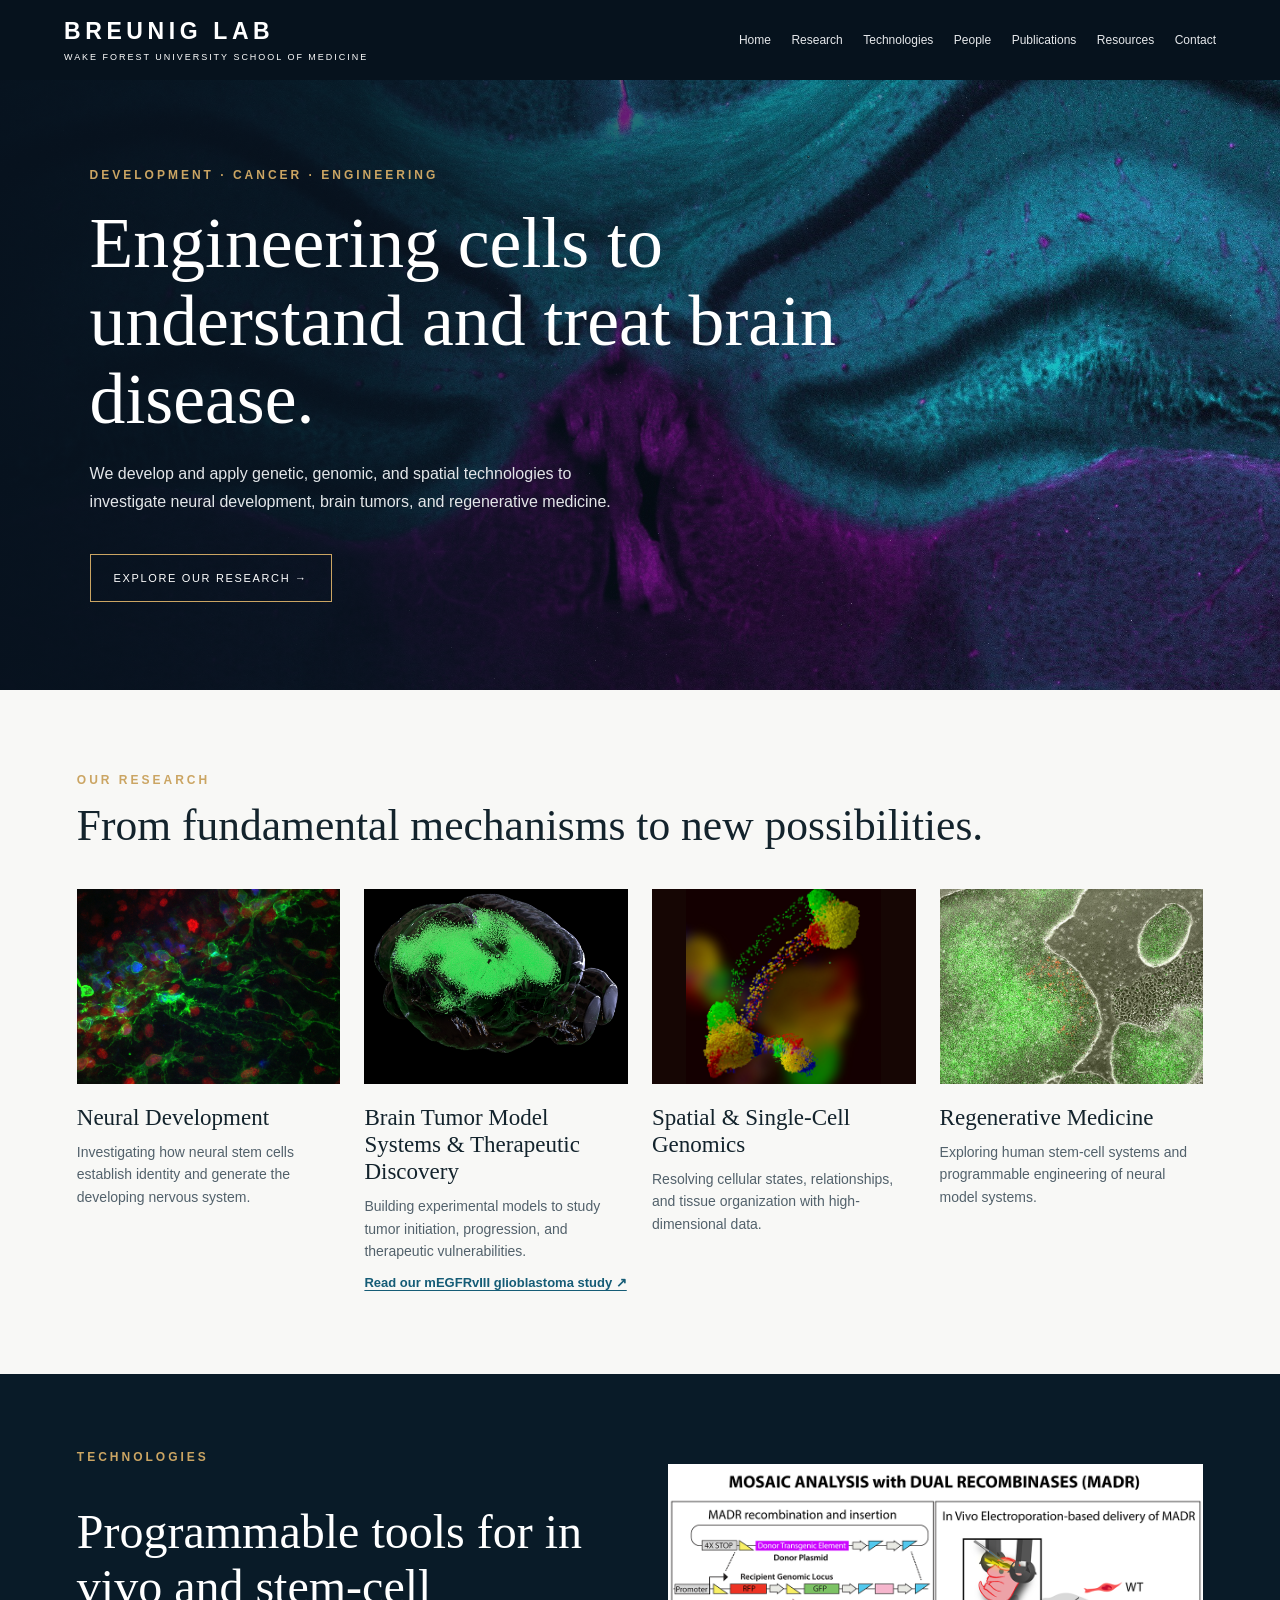
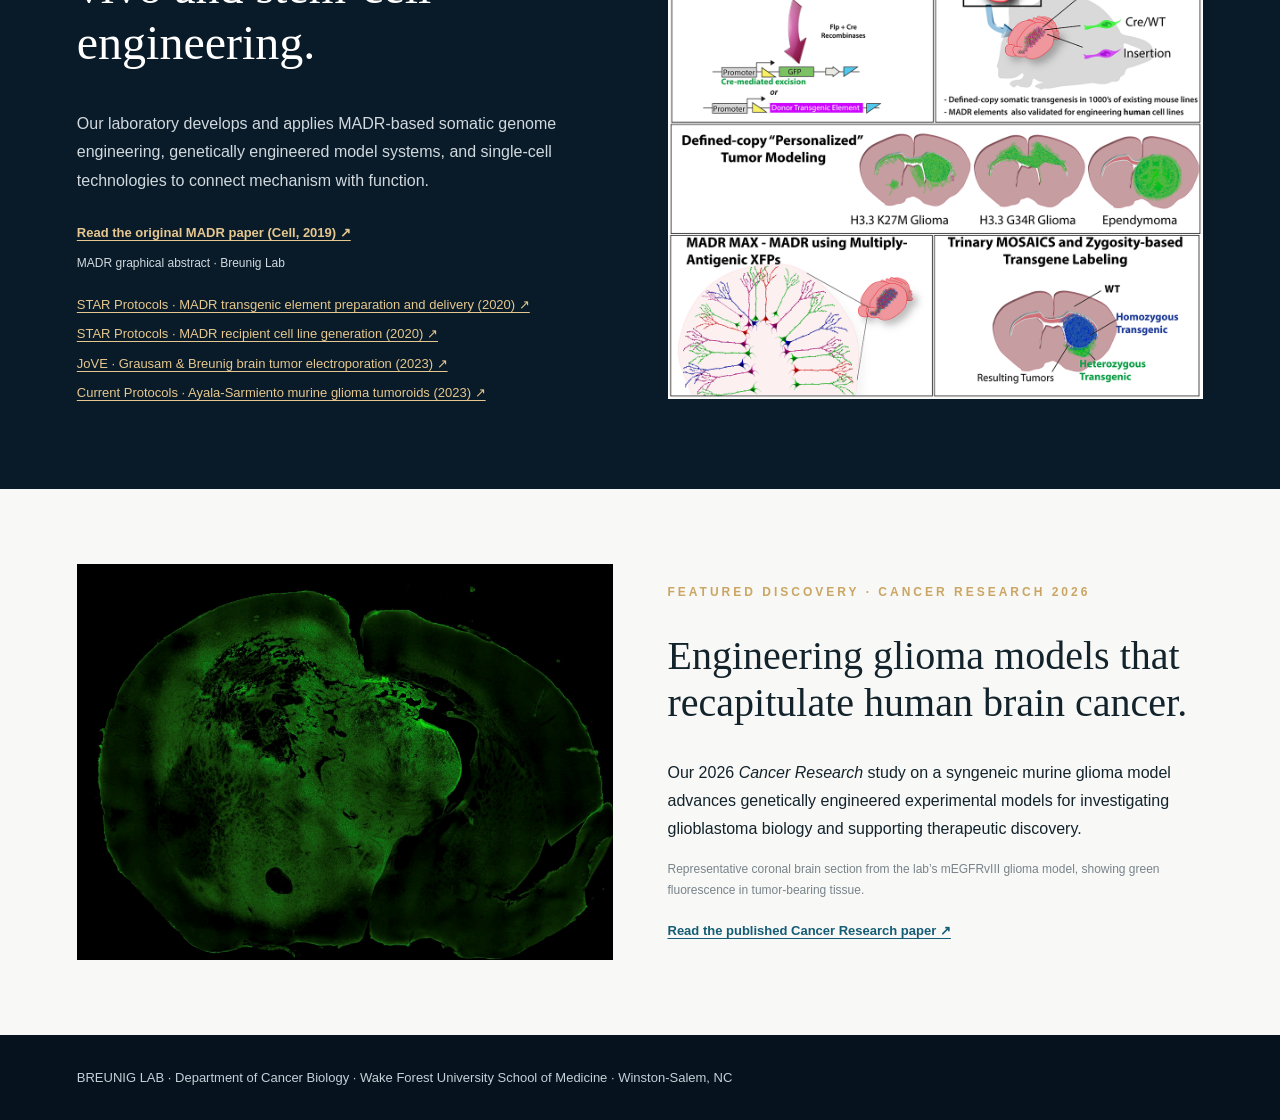
==== commit eb2b449b: "Move protocol links below MADR graphical abstract caption" ====
--- a/index.html
+++ b/index.html
@@ -10,6 +10,6 @@
 <article class="card"><img alt="Three-dimensional UMAP embedding of cells colored by population" src="images/umap-card.jpg" style="object-fit:contain;background:#160604"/><h3>Spatial &amp; Single-Cell Genomics</h3><p>Resolving cellular states, relationships, and tissue organization with high-dimensional data.</p></article>
 <article class="card"><img alt="Fluorescence and brightfield image of engineered iPSC colonies" src="images/ipsc.jpg"/><h3>Regenerative Medicine</h3><p>Exploring human stem-cell systems and programmable engineering of neural model systems.</p></article>
 </div></section>
-<section class="tech" id="technologies"><div><div class="kicker">TECHNOLOGIES</div><h2>Programmable tools for in vivo and stem-cell engineering.</h2><p>Our laboratory develops and applies MADR-based somatic genome engineering, genetically engineered model systems, and single-cell technologies to connect mechanism with function.</p><a class="research-link" href="https://doi.org/10.1016/j.cell.2019.08.013" target="_blank" rel="noopener noreferrer">Read the original MADR paper (Cell, 2019) ↗</a><ul class="protocol-links" aria-label="MADR and brain tumor modeling protocols"><li><a href="https://doi.org/10.1016/j.xpro.2020.100199" target="_blank" rel="noopener noreferrer">STAR Protocols · MADR transgenic element preparation and delivery (2020) ↗</a></li><li><a href="https://doi.org/10.1016/j.xpro.2020.100184" target="_blank" rel="noopener noreferrer">STAR Protocols · MADR recipient cell line generation (2020) ↗</a></li><li><a href="https://doi.org/10.3791/65286" target="_blank" rel="noopener noreferrer">JoVE · Grausam &amp; Breunig brain tumor electroporation (2023) ↗</a></li><li><a href="https://doi.org/10.1002/cpz1.665" target="_blank" rel="noopener noreferrer">Current Protocols · Ayala-Sarmiento murine glioma tumoroids (2023) ↗</a></li></ul><p class="subtle">MADR graphical abstract · Breunig Lab</p></div><img alt="MADR graphical abstract showing recombination, delivery and tumor modeling" src="images/madr.png"/></section>
+<section class="tech" id="technologies"><div><div class="kicker">TECHNOLOGIES</div><h2>Programmable tools for in vivo and stem-cell engineering.</h2><p>Our laboratory develops and applies MADR-based somatic genome engineering, genetically engineered model systems, and single-cell technologies to connect mechanism with function.</p><a class="research-link" href="https://doi.org/10.1016/j.cell.2019.08.013" target="_blank" rel="noopener noreferrer">Read the original MADR paper (Cell, 2019) ↗</a><p class="subtle">MADR graphical abstract · Breunig Lab</p><ul class="protocol-links" aria-label="MADR and brain tumor modeling protocols"><li><a href="https://doi.org/10.1016/j.xpro.2020.100199" target="_blank" rel="noopener noreferrer">STAR Protocols · MADR transgenic element preparation and delivery (2020) ↗</a></li><li><a href="https://doi.org/10.1016/j.xpro.2020.100184" target="_blank" rel="noopener noreferrer">STAR Protocols · MADR recipient cell line generation (2020) ↗</a></li><li><a href="https://doi.org/10.3791/65286" target="_blank" rel="noopener noreferrer">JoVE · Grausam &amp; Breunig brain tumor electroporation (2023) ↗</a></li><li><a href="https://doi.org/10.1002/cpz1.665" target="_blank" rel="noopener noreferrer">Current Protocols · Ayala-Sarmiento murine glioma tumoroids (2023) ↗</a></li></ul></div><img alt="MADR graphical abstract showing recombination, delivery and tumor modeling" src="images/madr.png"/></section>
 <section class="feature" id="featured"><img alt="Green fluorescent coronal brain section from the mEGFRvIII glioma model" src="images/megfrviii-brain-tumor.png"/><div><div class="kicker">FEATURED DISCOVERY · CANCER RESEARCH 2026</div><h2>Engineering glioma models that recapitulate human brain cancer.</h2><p>Our 2026 <em>Cancer Research</em> study on a syngeneic murine glioma model advances genetically engineered experimental models for investigating glioblastoma biology and supporting therapeutic discovery.</p><p class="subtle">Representative coronal brain section from the lab’s mEGFRvIII glioma model, showing green fluorescence in tumor-bearing tissue.</p><a class="research-link" href="https://pubmed.ncbi.nlm.nih.gov/42867366/" target="_blank" rel="noopener noreferrer">Read the published Cancer Research paper ↗</a></div></section></main>
 <footer class="foot" id="contact">BREUNIG LAB · Department of Cancer Biology · Wake Forest University School of Medicine · Winston-Salem, NC</footer></body></html>
